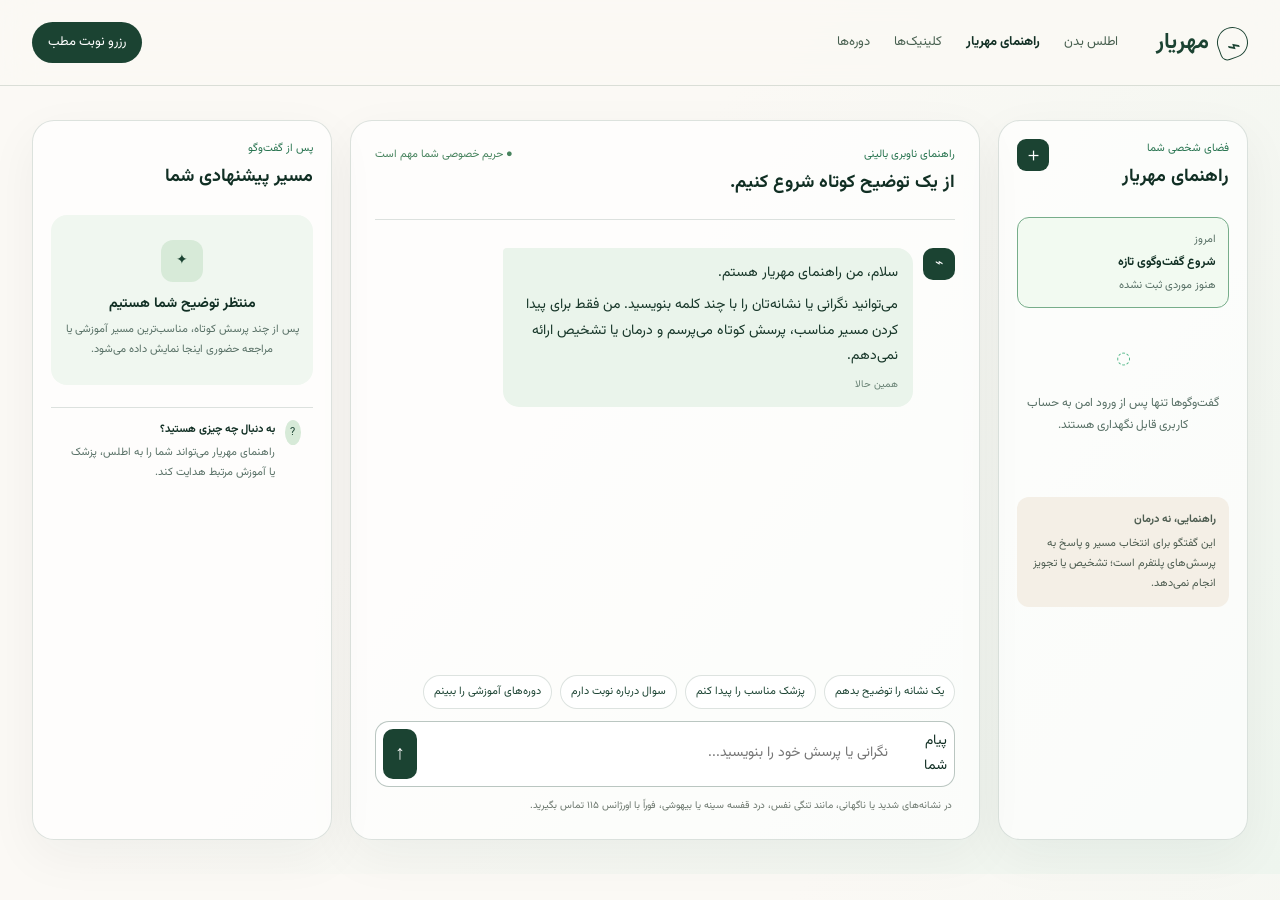
==== chat.html @ 32372a17 "Add clinical navigation chat page Co-Authored-By: Claude Opus 4.7 <noreply@anthropic.com>" ====
<!doctype html>
<html lang="fa" dir="rtl">
<head>
  <meta charset="UTF-8" />
  <meta name="viewport" content="width=device-width, initial-scale=1.0, viewport-fit=cover" />
  <meta name="theme-color" content="#1b4332" />
  <meta name="description" content="راهنمای ناوبری بالینی مهریار؛ برای انتخاب مسیر مراجعه مناسب." />
  <title>راهنمای مهریار | ناوبری بالینی</title>
  <link rel="preconnect" href="https://fonts.googleapis.com" />
  <link rel="preconnect" href="https://fonts.gstatic.com" crossorigin />
  <link href="https://fonts.googleapis.com/css2?family=Vazirmatn:wght@400;500;600;700;800&display=swap" rel="stylesheet" />
  <link rel="stylesheet" href="chat.css" />
</head>
<body>
  <header class="chat-header"><a class="chat-brand" href="index.html"><span>⌁</span><strong>مهریار</strong></a><nav><a href="index.html">اطلس بدن</a><a class="active" href="chat.html">راهنمای مهریار</a><a href="index.html#doctors">کلینیک‌ها</a><a href="index.html#courses">دوره‌ها</a></nav><a class="header-action" href="index.html#start">رزرو نوبت مطب</a></header>
  <main class="chat-page">
    <aside class="history-panel"><div class="history-title"><div><p>فضای شخصی شما</p><h1>راهنمای مهریار</h1></div><button type="button" id="new-chat" aria-label="گفت‌وگوی تازه">＋</button></div><button class="history-item active" type="button"><span>امروز</span><strong>شروع گفت‌وگوی تازه</strong><small>هنوز موردی ثبت نشده</small></button><div class="history-empty"><span>◌</span><p>گفت‌وگوها تنها پس از ورود امن به حساب کاربری قابل نگهداری هستند.</p></div><div class="history-boundary"><strong>راهنمایی، نه درمان</strong><p>این گفتگو برای انتخاب مسیر و پاسخ به پرسش‌های پلتفرم است؛ تشخیص یا تجویز انجام نمی‌دهد.</p></div></aside>

    <section class="conversation" aria-label="گفت‌وگو با راهنمای مهریار">
      <div class="conversation-top"><div><p>راهنمای ناوبری بالینی</p><h2>از یک توضیح کوتاه شروع کنیم.</h2></div><span class="secure-label">● حریم خصوصی شما مهم است</span></div>
      <div class="message-list" id="message-list" aria-live="polite">
        <article class="assistant-message"><span class="bot-avatar">⌁</span><div><p>سلام، من راهنمای مهریار هستم.</p><p>می‌توانید نگرانی یا نشانه‌تان را با چند کلمه بنویسید. من فقط برای پیدا کردن مسیر مناسب، پرسش کوتاه می‌پرسم و درمان یا تشخیص ارائه نمی‌دهم.</p><time>همین حالا</time></div></article>
      </div>
      <div class="suggestions" aria-label="پیشنهادهای شروع"><button type="button" data-prompt="یک نشانه را توضیح بدهم">یک نشانه را توضیح بدهم</button><button type="button" data-prompt="پزشک مناسب را پیدا کنم">پزشک مناسب را پیدا کنم</button><button type="button" data-prompt="سوال درباره نوبت دارم">سوال درباره نوبت دارم</button><button type="button" data-prompt="دوره‌های آموزشی را ببینم">دوره‌های آموزشی را ببینم</button></div>
      <form class="composer" id="chat-form"><label class="sr-only" for="chat-input">پیام شما</label><input id="chat-input" autocomplete="off" placeholder="نگرانی یا پرسش خود را بنویسید..." /><button type="submit" aria-label="ارسال پیام">↑</button></form><p class="composer-note">در نشانه‌های شدید یا ناگهانی، مانند تنگی نفس، درد قفسه سینه یا بیهوشی، فوراً با اورژانس ۱۱۵ تماس بگیرید.</p>
    </section>

    <aside class="recommendation-panel"><div class="recommendation-heading"><p>پس از گفت‌وگو</p><h2>مسیر پیشنهادی شما</h2></div><div class="recommendation-state" id="recommendation-state"><span>✦</span><h3>منتظر توضیح شما هستیم</h3><p>پس از چند پرسش کوتاه، مناسب‌ترین مسیر آموزشی یا مراجعه حضوری اینجا نمایش داده می‌شود.</p></div><div class="booking-card" id="booking-card" hidden><div class="booking-card-top"><img src="public/figma-assets/figma-Doctor-portrait-4.png" alt="پزشک همکار مهریار" /><div><span>پزشک همکار تأییدشده</span><h3>کلینیک مرکزی ونک</h3><p>تهران، میدان ونک</p></div></div><div class="slot-row"><span>زمان نزدیک</span><strong>امروز، ۱۶:۳۰</strong></div><a href="index.html#doctors">دیدن زمان‌های نوبت <b>←</b></a></div><div class="help-card"><span>?</span><div><strong>به دنبال چه چیزی هستید؟</strong><p>راهنمای مهریار می‌تواند شما را به اطلس، پزشک یا آموزش مرتبط هدایت کند.</p></div></div></aside>
  </main>
  <script src="chat.js" defer></script>
</body>
</html>
---- chat.css ----
:root{--cream:#fbf9f5;--forest:#112f24;--green:#1b4332;--mint:#52b788;--pale:#d7e7db;--line:rgba(27,67,50,.15);--muted:#587066}*{box-sizing:border-box}body{margin:0;background:linear-gradient(130deg,#fbf9f5 40%,#eef5ee);color:var(--forest);font:400 14px/1.8 Vazirmatn,Tahoma,sans-serif}button,input{font:inherit}button{cursor:pointer}.chat-header{height:86px;padding:0 max(32px,calc((100% - 1320px)/2));display:flex;align-items:center;gap:38px;border-bottom:1px solid var(--line);background:rgba(251,249,245,.82);backdrop-filter:blur(16px)}.chat-brand{display:flex;align-items:center;gap:8px;text-decoration:none;color:var(--green);font-size:22px}.chat-brand span{width:31px;height:31px;display:grid;place-items:center;border:1px solid var(--green);border-radius:50% 50% 50% 7px;transform:rotate(-20deg)}.chat-header nav{display:flex;gap:24px;flex:1}.chat-header nav a{color:#486050;text-decoration:none;font-size:13px}.chat-header nav .active{font-weight:700;color:var(--forest)}.header-action{padding:9px 16px;border-radius:999px;background:var(--green);color:#fff;text-decoration:none;font-size:13px}.chat-page{width:min(1320px,calc(100% - 64px));margin:34px auto;display:grid;grid-template-columns:250px minmax(0,1fr) 300px;gap:18px;min-height:720px}.history-panel,.conversation,.recommendation-panel{border:1px solid var(--line);border-radius:22px;background:rgba(255,255,255,.67);box-shadow:0 16px 50px rgba(17,47,36,.05)}.history-panel,.recommendation-panel{padding:18px}.history-title{display:flex;justify-content:space-between;align-items:start}.history-title p,.recommendation-heading p,.conversation-top p{margin:0;color:#287450;font-size:11px}.history-title h1,.recommendation-heading h2,.conversation-top h2{margin:2px 0;font-size:18px}.history-title button{width:32px;height:32px;border:0;border-radius:9px;background:var(--green);color:#fff;font-size:19px}.history-item{width:100%;margin-top:22px;padding:12px;border:1px solid var(--line);border-radius:12px;background:#fffdf9;text-align:right}.history-item.active{border-color:#77ad8a;background:#f2faf1}.history-item span,.history-item small{display:block;font-size:11px;color:var(--muted)}.history-item strong{display:block;margin:2px 0;color:var(--forest);font-size:12px}.history-empty{padding:28px 10px;text-align:center;color:var(--muted);font-size:12px}.history-empty span{font-size:25px;color:var(--mint)}.history-boundary{margin-top:20px;padding:13px;border-radius:12px;background:#f4efe6;color:#4d5c50;font-size:11px}.history-boundary p{margin:5px 0 0}.conversation{display:flex;min-height:720px;flex-direction:column;padding:24px}.conversation-top{display:flex;justify-content:space-between;align-items:start;padding-bottom:18px;border-bottom:1px solid var(--line)}.secure-label{font-size:11px;color:#47835e}.message-list{flex:1;padding:28px 0;display:flex;flex-direction:column;gap:15px}.assistant-message,.user-message{display:flex;gap:10px;max-width:78%}.assistant-message>div{padding:13px 15px;border-radius:4px 16px 16px 16px;background:#eaf4eb;color:#18372a}.assistant-message p{margin:0 0 7px}.assistant-message p:last-of-type{margin:0}.assistant-message time{display:block;margin-top:7px;color:#678073;font-size:10px}.bot-avatar{width:32px;height:32px;flex:0 0 32px;display:grid;place-items:center;border-radius:10px;background:var(--green);color:#fff}.user-message{align-self:flex-end}.user-message>div{padding:11px 14px;border-radius:16px 4px 16px 16px;background:var(--green);color:#fff}.suggestions{display:flex;flex-wrap:wrap;gap:8px;margin-bottom:12px}.suggestions button{border:1px solid var(--line);border-radius:999px;background:#fff;color:var(--green);padding:6px 10px;font-size:11px}.composer{display:flex;gap:10px;padding:7px;border:1px solid rgba(27,67,50,.3);border-radius:14px;background:#fff}.composer input{width:100%;border:0;outline:0;background:transparent;padding:6px 8px;color:var(--forest)}.composer button{width:38px;border:0;border-radius:10px;background:var(--green);color:#fff;font-size:20px}.composer-note{margin:10px 3px 0;color:#6b766d;font-size:10px}.recommendation-state{margin-top:22px;padding:25px 14px;border-radius:16px;background:#f0f7f0;text-align:center}.recommendation-state span{display:grid;place-items:center;width:42px;height:42px;margin:auto;border-radius:12px;background:#d7ead8;color:var(--green)}.recommendation-state h3{margin:10px 0 3px;font-size:14px}.recommendation-state p{margin:0;color:var(--muted);font-size:11px}.booking-card{margin-top:22px;padding:13px;border:1px solid var(--line);border-radius:16px;background:#fff}.booking-card-top{display:flex;gap:10px}.booking-card-top img{width:52px;height:64px;object-fit:cover;border-radius:9px}.booking-card-top span{color:#287450;font-size:10px}.booking-card h3{margin:2px 0;font-size:13px}.booking-card p{margin:0;color:var(--muted);font-size:10px}.slot-row{display:flex;justify-content:space-between;margin:12px 0;padding:8px 0;border-top:1px solid var(--line);border-bottom:1px solid var(--line);font-size:11px}.booking-card a{color:var(--green);font-size:11px;font-weight:700;text-decoration:none}.help-card{display:flex;gap:10px;margin-top:22px;padding:12px;border-top:1px solid var(--line);font-size:11px}.help-card>span{display:grid;place-items:center;width:25px;height:25px;border-radius:50%;background:#d7ead8;color:var(--green)}.help-card p{margin:3px 0;color:var(--muted)}@media(max-width:960px){.chat-page{grid-template-columns:1fr 280px}.history-panel{display:none}.chat-header nav{display:none}}@media(max-width:650px){.chat-header{height:66px;padding:0 16px}.header-action{display:none}.chat-page{width:calc(100% - 32px);grid-template-columns:1fr;margin:16px auto}.recommendation-panel{order:3}.conversation{min-height:560px;padding:16px}.assistant-message,.user-message{max-width:93%}.secure-label{display:none}.chat-header{gap:0}.chat-brand{margin-left:auto}}
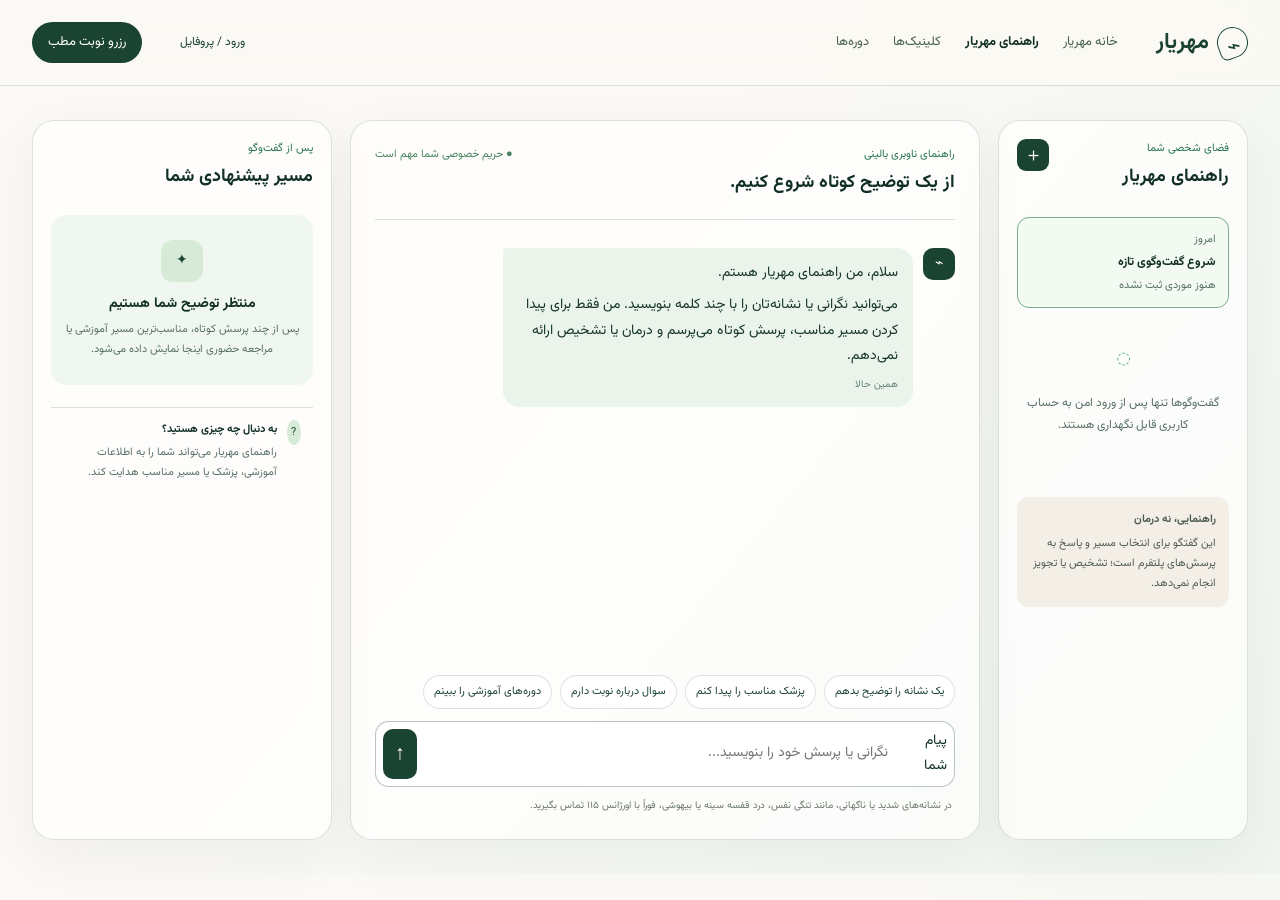
==== commit d4366157: "Complete Mehryar booking and learning flows Add local profile and course journeys, restore the inter" ====
--- a/chat.html
+++ b/chat.html
@@ -12,7 +12,7 @@
   <link rel="stylesheet" href="chat.css" />
 </head>
 <body>
-  <header class="chat-header"><a class="chat-brand" href="index.html"><span>⌁</span><strong>مهریار</strong></a><nav><a href="index.html">اطلس بدن</a><a class="active" href="chat.html">راهنمای مهریار</a><a href="index.html#doctors">کلینیک‌ها</a><a href="index.html#courses">دوره‌ها</a></nav><a class="header-action" href="index.html#start">رزرو نوبت مطب</a></header>
+  <header class="chat-header"><a class="chat-brand" href="index.html"><span>⌁</span><strong>مهریار</strong></a><nav><a href="index.html">خانه مهریار</a><a class="active" href="chat.html">راهنمای مهریار</a><a href="clinics.html">کلینیک‌ها</a><a href="courses.html">دوره‌ها</a></nav><a class="header-profile" href="profile.html">ورود / پروفایل</a><a class="header-action" href="clinics.html">رزرو نوبت مطب</a></header>
   <main class="chat-page">
     <aside class="history-panel"><div class="history-title"><div><p>فضای شخصی شما</p><h1>راهنمای مهریار</h1></div><button type="button" id="new-chat" aria-label="گفت‌وگوی تازه">＋</button></div><button class="history-item active" type="button"><span>امروز</span><strong>شروع گفت‌وگوی تازه</strong><small>هنوز موردی ثبت نشده</small></button><div class="history-empty"><span>◌</span><p>گفت‌وگوها تنها پس از ورود امن به حساب کاربری قابل نگهداری هستند.</p></div><div class="history-boundary"><strong>راهنمایی، نه درمان</strong><p>این گفتگو برای انتخاب مسیر و پاسخ به پرسش‌های پلتفرم است؛ تشخیص یا تجویز انجام نمی‌دهد.</p></div></aside>
 
@@ -25,7 +25,7 @@
       <form class="composer" id="chat-form"><label class="sr-only" for="chat-input">پیام شما</label><input id="chat-input" autocomplete="off" placeholder="نگرانی یا پرسش خود را بنویسید..." /><button type="submit" aria-label="ارسال پیام">↑</button></form><p class="composer-note">در نشانه‌های شدید یا ناگهانی، مانند تنگی نفس، درد قفسه سینه یا بیهوشی، فوراً با اورژانس ۱۱۵ تماس بگیرید.</p>
     </section>
 
-    <aside class="recommendation-panel"><div class="recommendation-heading"><p>پس از گفت‌وگو</p><h2>مسیر پیشنهادی شما</h2></div><div class="recommendation-state" id="recommendation-state"><span>✦</span><h3>منتظر توضیح شما هستیم</h3><p>پس از چند پرسش کوتاه، مناسب‌ترین مسیر آموزشی یا مراجعه حضوری اینجا نمایش داده می‌شود.</p></div><div class="booking-card" id="booking-card" hidden><div class="booking-card-top"><img src="public/figma-assets/figma-Doctor-portrait-4.png" alt="پزشک همکار مهریار" /><div><span>پزشک همکار تأییدشده</span><h3>کلینیک مرکزی ونک</h3><p>تهران، میدان ونک</p></div></div><div class="slot-row"><span>زمان نزدیک</span><strong>امروز، ۱۶:۳۰</strong></div><a href="index.html#doctors">دیدن زمان‌های نوبت <b>←</b></a></div><div class="help-card"><span>?</span><div><strong>به دنبال چه چیزی هستید؟</strong><p>راهنمای مهریار می‌تواند شما را به اطلس، پزشک یا آموزش مرتبط هدایت کند.</p></div></div></aside>
+    <aside class="recommendation-panel"><div class="recommendation-heading"><p>پس از گفت‌وگو</p><h2>مسیر پیشنهادی شما</h2></div><div class="recommendation-state" id="recommendation-state"><span>✦</span><h3>منتظر توضیح شما هستیم</h3><p>پس از چند پرسش کوتاه، مناسب‌ترین مسیر آموزشی یا مراجعه حضوری اینجا نمایش داده می‌شود.</p></div><div class="booking-card" id="booking-card" hidden><div class="booking-card-top"><img src="public/figma-assets/figma-Doctor-portrait-4.png" alt="پزشک همکار مهریار" /><div><span>پزشک همکار تأییدشده</span><h3>کلینیک مرکزی ونک</h3><p>تهران، میدان ونک</p></div></div><div class="slot-row"><span>زمان نزدیک</span><strong>امروز، ۱۶:۳۰</strong></div><a href="clinics.html">دیدن زمان‌های نوبت <b>←</b></a></div><div class="help-card"><span>?</span><div><strong>به دنبال چه چیزی هستید؟</strong><p>راهنمای مهریار می‌تواند شما را به اطلاعات آموزشی، پزشک یا مسیر مناسب هدایت کند.</p></div></div></aside>
   </main>
   <script src="chat.js" defer></script>
 </body>
--- a/chat.css
+++ b/chat.css
@@ -1 +1 @@
-:root{--cream:#fbf9f5;--forest:#112f24;--green:#1b4332;--mint:#52b788;--pale:#d7e7db;--line:rgba(27,67,50,.15);--muted:#587066}*{box-sizing:border-box}body{margin:0;background:linear-gradient(130deg,#fbf9f5 40%,#eef5ee);color:var(--forest);font:400 14px/1.8 Vazirmatn,Tahoma,sans-serif}button,input{font:inherit}button{cursor:pointer}.chat-header{height:86px;padding:0 max(32px,calc((100% - 1320px)/2));display:flex;align-items:center;gap:38px;border-bottom:1px solid var(--line);background:rgba(251,249,245,.82);backdrop-filter:blur(16px)}.chat-brand{display:flex;align-items:center;gap:8px;text-decoration:none;color:var(--green);font-size:22px}.chat-brand span{width:31px;height:31px;display:grid;place-items:center;border:1px solid var(--green);border-radius:50% 50% 50% 7px;transform:rotate(-20deg)}.chat-header nav{display:flex;gap:24px;flex:1}.chat-header nav a{color:#486050;text-decoration:none;font-size:13px}.chat-header nav .active{font-weight:700;color:var(--forest)}.header-action{padding:9px 16px;border-radius:999px;background:var(--green);color:#fff;text-decoration:none;font-size:13px}.chat-page{width:min(1320px,calc(100% - 64px));margin:34px auto;display:grid;grid-template-columns:250px minmax(0,1fr) 300px;gap:18px;min-height:720px}.history-panel,.conversation,.recommendation-panel{border:1px solid var(--line);border-radius:22px;background:rgba(255,255,255,.67);box-shadow:0 16px 50px rgba(17,47,36,.05)}.history-panel,.recommendation-panel{padding:18px}.history-title{display:flex;justify-content:space-between;align-items:start}.history-title p,.recommendation-heading p,.conversation-top p{margin:0;color:#287450;font-size:11px}.history-title h1,.recommendation-heading h2,.conversation-top h2{margin:2px 0;font-size:18px}.history-title button{width:32px;height:32px;border:0;border-radius:9px;background:var(--green);color:#fff;font-size:19px}.history-item{width:100%;margin-top:22px;padding:12px;border:1px solid var(--line);border-radius:12px;background:#fffdf9;text-align:right}.history-item.active{border-color:#77ad8a;background:#f2faf1}.history-item span,.history-item small{display:block;font-size:11px;color:var(--muted)}.history-item strong{display:block;margin:2px 0;color:var(--forest);font-size:12px}.history-empty{padding:28px 10px;text-align:center;color:var(--muted);font-size:12px}.history-empty span{font-size:25px;color:var(--mint)}.history-boundary{margin-top:20px;padding:13px;border-radius:12px;background:#f4efe6;color:#4d5c50;font-size:11px}.history-boundary p{margin:5px 0 0}.conversation{display:flex;min-height:720px;flex-direction:column;padding:24px}.conversation-top{display:flex;justify-content:space-between;align-items:start;padding-bottom:18px;border-bottom:1px solid var(--line)}.secure-label{font-size:11px;color:#47835e}.message-list{flex:1;padding:28px 0;display:flex;flex-direction:column;gap:15px}.assistant-message,.user-message{display:flex;gap:10px;max-width:78%}.assistant-message>div{padding:13px 15px;border-radius:4px 16px 16px 16px;background:#eaf4eb;color:#18372a}.assistant-message p{margin:0 0 7px}.assistant-message p:last-of-type{margin:0}.assistant-message time{display:block;margin-top:7px;color:#678073;font-size:10px}.bot-avatar{width:32px;height:32px;flex:0 0 32px;display:grid;place-items:center;border-radius:10px;background:var(--green);color:#fff}.user-message{align-self:flex-end}.user-message>div{padding:11px 14px;border-radius:16px 4px 16px 16px;background:var(--green);color:#fff}.suggestions{display:flex;flex-wrap:wrap;gap:8px;margin-bottom:12px}.suggestions button{border:1px solid var(--line);border-radius:999px;background:#fff;color:var(--green);padding:6px 10px;font-size:11px}.composer{display:flex;gap:10px;padding:7px;border:1px solid rgba(27,67,50,.3);border-radius:14px;background:#fff}.composer input{width:100%;border:0;outline:0;background:transparent;padding:6px 8px;color:var(--forest)}.composer button{width:38px;border:0;border-radius:10px;background:var(--green);color:#fff;font-size:20px}.composer-note{margin:10px 3px 0;color:#6b766d;font-size:10px}.recommendation-state{margin-top:22px;padding:25px 14px;border-radius:16px;background:#f0f7f0;text-align:center}.recommendation-state span{display:grid;place-items:center;width:42px;height:42px;margin:auto;border-radius:12px;background:#d7ead8;color:var(--green)}.recommendation-state h3{margin:10px 0 3px;font-size:14px}.recommendation-state p{margin:0;color:var(--muted);font-size:11px}.booking-card{margin-top:22px;padding:13px;border:1px solid var(--line);border-radius:16px;background:#fff}.booking-card-top{display:flex;gap:10px}.booking-card-top img{width:52px;height:64px;object-fit:cover;border-radius:9px}.booking-card-top span{color:#287450;font-size:10px}.booking-card h3{margin:2px 0;font-size:13px}.booking-card p{margin:0;color:var(--muted);font-size:10px}.slot-row{display:flex;justify-content:space-between;margin:12px 0;padding:8px 0;border-top:1px solid var(--line);border-bottom:1px solid var(--line);font-size:11px}.booking-card a{color:var(--green);font-size:11px;font-weight:700;text-decoration:none}.help-card{display:flex;gap:10px;margin-top:22px;padding:12px;border-top:1px solid var(--line);font-size:11px}.help-card>span{display:grid;place-items:center;width:25px;height:25px;border-radius:50%;background:#d7ead8;color:var(--green)}.help-card p{margin:3px 0;color:var(--muted)}@media(max-width:960px){.chat-page{grid-template-columns:1fr 280px}.history-panel{display:none}.chat-header nav{display:none}}@media(max-width:650px){.chat-header{height:66px;padding:0 16px}.header-action{display:none}.chat-page{width:calc(100% - 32px);grid-template-columns:1fr;margin:16px auto}.recommendation-panel{order:3}.conversation{min-height:560px;padding:16px}.assistant-message,.user-message{max-width:93%}.secure-label{display:none}.chat-header{gap:0}.chat-brand{margin-left:auto}}+:root{--cream:#fbf9f5;--forest:#112f24;--green:#1b4332;--mint:#52b788;--pale:#d7e7db;--line:rgba(27,67,50,.15);--muted:#587066}*{box-sizing:border-box}body{margin:0;background:linear-gradient(130deg,#fbf9f5 40%,#eef5ee);color:var(--forest);font:400 14px/1.8 Vazirmatn,Tahoma,sans-serif}button,input{font:inherit}button{cursor:pointer}.chat-header{height:86px;padding:0 max(32px,calc((100% - 1320px)/2));display:flex;align-items:center;gap:38px;border-bottom:1px solid var(--line);background:rgba(251,249,245,.82);backdrop-filter:blur(16px)}.chat-brand{display:flex;align-items:center;gap:8px;text-decoration:none;color:var(--green);font-size:22px}.chat-brand span{width:31px;height:31px;display:grid;place-items:center;border:1px solid var(--green);border-radius:50% 50% 50% 7px;transform:rotate(-20deg)}.chat-header nav{display:flex;gap:24px;flex:1}.chat-header nav a{color:#486050;text-decoration:none;font-size:13px}.chat-header nav .active{font-weight:700;color:var(--forest)}.header-action{padding:9px 16px;border-radius:999px;background:var(--green);color:#fff;text-decoration:none;font-size:13px}.chat-page{width:min(1320px,calc(100% - 64px));margin:34px auto;display:grid;grid-template-columns:250px minmax(0,1fr) 300px;gap:18px;min-height:720px}.history-panel,.conversation,.recommendation-panel{border:1px solid var(--line);border-radius:22px;background:rgba(255,255,255,.67);box-shadow:0 16px 50px rgba(17,47,36,.05)}.history-panel,.recommendation-panel{padding:18px}.history-title{display:flex;justify-content:space-between;align-items:start}.history-title p,.recommendation-heading p,.conversation-top p{margin:0;color:#287450;font-size:11px}.history-title h1,.recommendation-heading h2,.conversation-top h2{margin:2px 0;font-size:18px}.history-title button{width:32px;height:32px;border:0;border-radius:9px;background:var(--green);color:#fff;font-size:19px}.history-item{width:100%;margin-top:22px;padding:12px;border:1px solid var(--line);border-radius:12px;background:#fffdf9;text-align:right}.history-item.active{border-color:#77ad8a;background:#f2faf1}.history-item span,.history-item small{display:block;font-size:11px;color:var(--muted)}.history-item strong{display:block;margin:2px 0;color:var(--forest);font-size:12px}.history-empty{padding:28px 10px;text-align:center;color:var(--muted);font-size:12px}.history-empty span{font-size:25px;color:var(--mint)}.history-boundary{margin-top:20px;padding:13px;border-radius:12px;background:#f4efe6;color:#4d5c50;font-size:11px}.history-boundary p{margin:5px 0 0}.conversation{display:flex;min-height:720px;flex-direction:column;padding:24px}.conversation-top{display:flex;justify-content:space-between;align-items:start;padding-bottom:18px;border-bottom:1px solid var(--line)}.secure-label{font-size:11px;color:#47835e}.message-list{flex:1;padding:28px 0;display:flex;flex-direction:column;gap:15px}.assistant-message,.user-message{display:flex;gap:10px;max-width:78%}.assistant-message>div{padding:13px 15px;border-radius:4px 16px 16px 16px;background:#eaf4eb;color:#18372a}.assistant-message p{margin:0 0 7px}.assistant-message p:last-of-type{margin:0}.assistant-message time{display:block;margin-top:7px;color:#678073;font-size:10px}.bot-avatar{width:32px;height:32px;flex:0 0 32px;display:grid;place-items:center;border-radius:10px;background:var(--green);color:#fff}.user-message{align-self:flex-end}.user-message>div{padding:11px 14px;border-radius:16px 4px 16px 16px;background:var(--green);color:#fff}.suggestions{display:flex;flex-wrap:wrap;gap:8px;margin-bottom:12px}.suggestions button{border:1px solid var(--line);border-radius:999px;background:#fff;color:var(--green);padding:6px 10px;font-size:11px}.composer{display:flex;gap:10px;padding:7px;border:1px solid rgba(27,67,50,.3);border-radius:14px;background:#fff}.composer input{width:100%;border:0;outline:0;background:transparent;padding:6px 8px;color:var(--forest)}.composer button{width:38px;border:0;border-radius:10px;background:var(--green);color:#fff;font-size:20px}.composer-note{margin:10px 3px 0;color:#6b766d;font-size:10px}.recommendation-state{margin-top:22px;padding:25px 14px;border-radius:16px;background:#f0f7f0;text-align:center}.recommendation-state span{display:grid;place-items:center;width:42px;height:42px;margin:auto;border-radius:12px;background:#d7ead8;color:var(--green)}.recommendation-state h3{margin:10px 0 3px;font-size:14px}.recommendation-state p{margin:0;color:var(--muted);font-size:11px}.booking-card{margin-top:22px;padding:13px;border:1px solid var(--line);border-radius:16px;background:#fff}.booking-card-top{display:flex;gap:10px}.booking-card-top img{width:52px;height:64px;object-fit:cover;border-radius:9px}.booking-card-top span{color:#287450;font-size:10px}.booking-card h3{margin:2px 0;font-size:13px}.booking-card p{margin:0;color:var(--muted);font-size:10px}.slot-row{display:flex;justify-content:space-between;margin:12px 0;padding:8px 0;border-top:1px solid var(--line);border-bottom:1px solid var(--line);font-size:11px}.booking-card a{color:var(--green);font-size:11px;font-weight:700;text-decoration:none}.help-card{display:flex;gap:10px;margin-top:22px;padding:12px;border-top:1px solid var(--line);font-size:11px}.help-card>span{display:grid;place-items:center;width:25px;height:25px;border-radius:50%;background:#d7ead8;color:var(--green)}.help-card p{margin:3px 0;color:var(--muted)}@media(max-width:960px){.chat-page{grid-template-columns:1fr 280px}.history-panel{display:none}.chat-header nav{display:none}}@media(max-width:650px){.chat-header{height:66px;padding:0 16px}.header-action{display:none}.chat-page{width:calc(100% - 32px);grid-template-columns:1fr;margin:16px auto}.recommendation-panel{order:3}.conversation{min-height:560px;padding:16px}.assistant-message,.user-message{max-width:93%}.secure-label{display:none}.chat-header{gap:0}.chat-brand{margin-left:auto}}.booking-card-top img{object-fit:contain;background:#edf4ed}.header-profile{color:var(--green);font-size:12px;text-decoration:none;white-space:nowrap}
